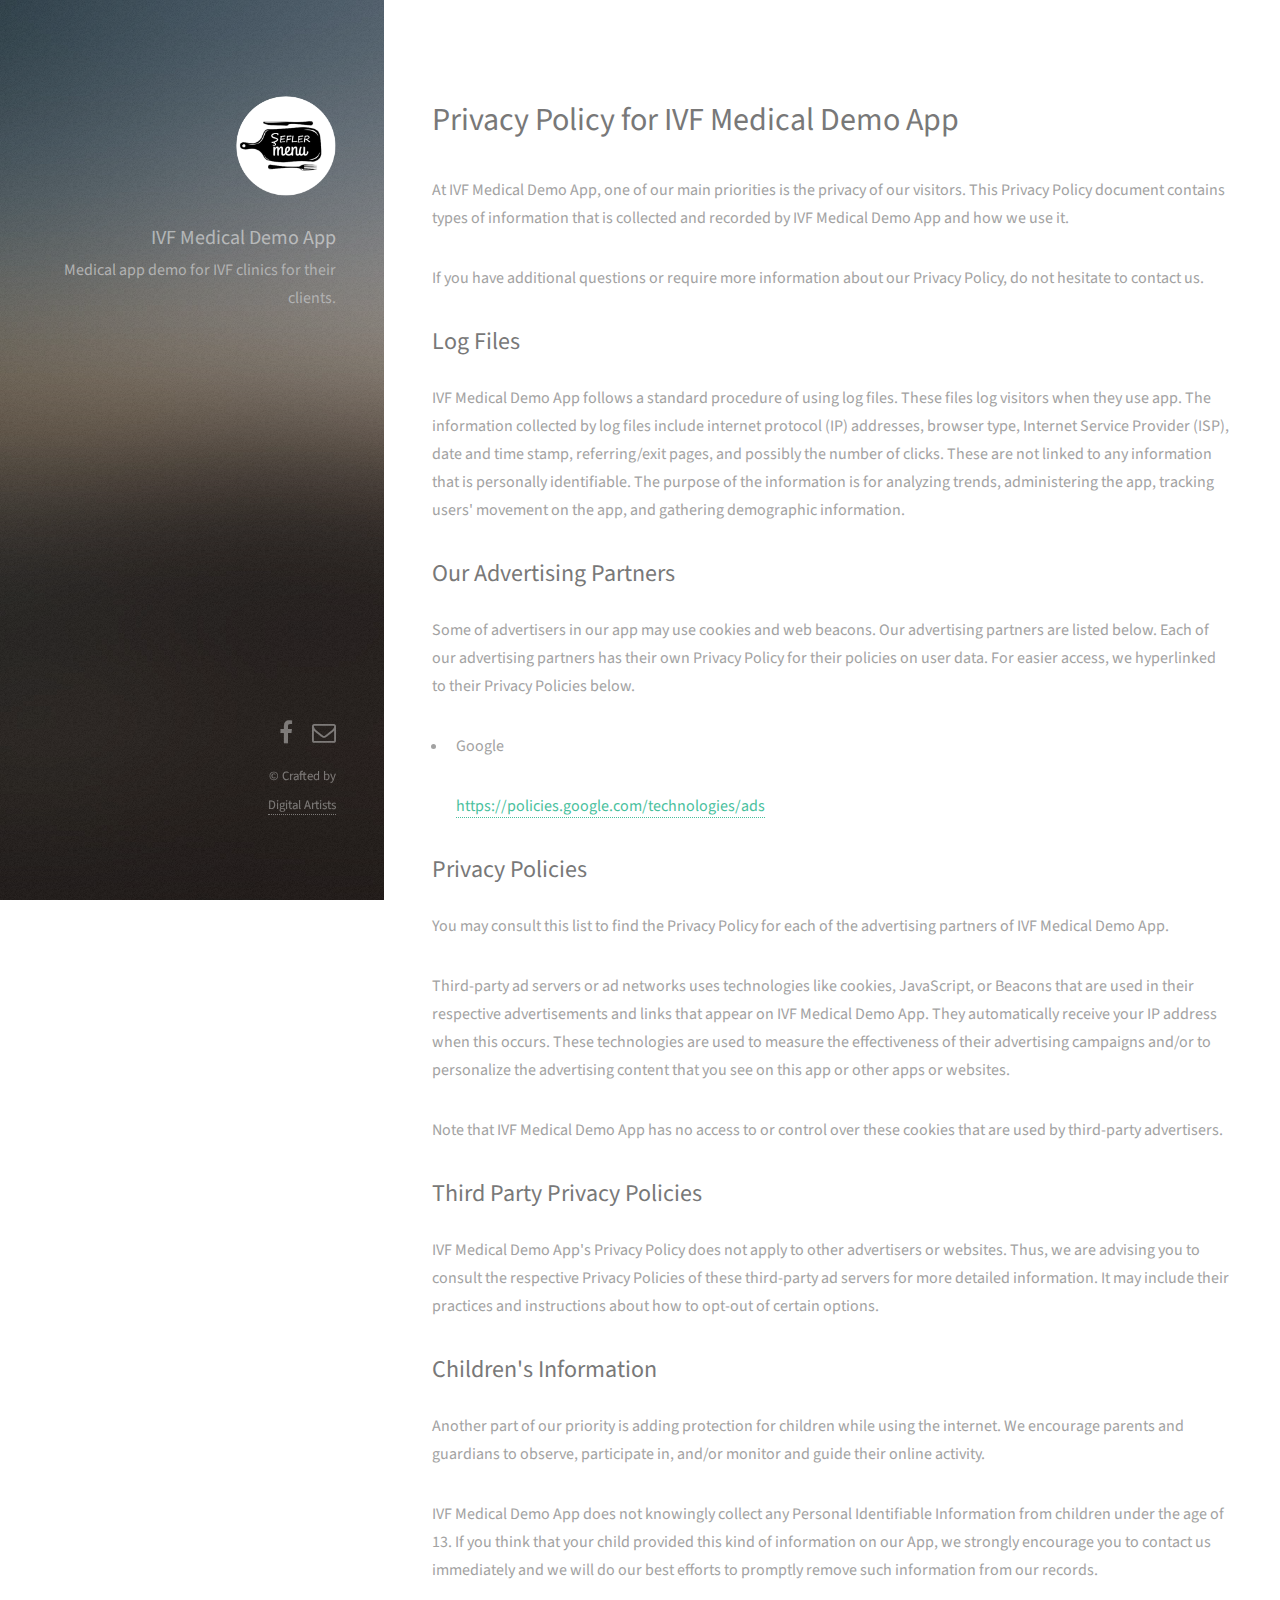
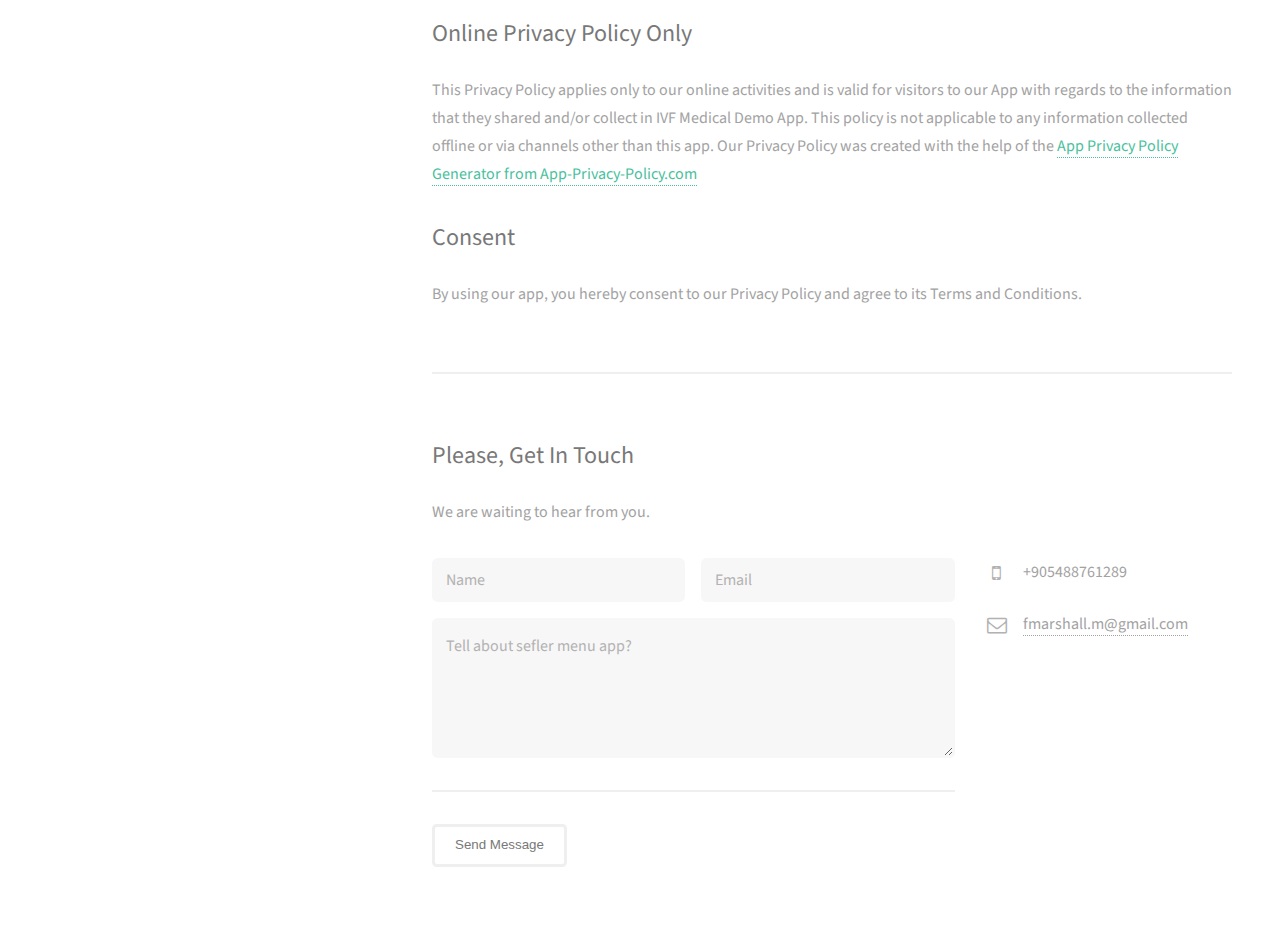
==== ivf-medical-demo-privacy-policy.html @ 22e193de "ivf privacy policy" ====
<!DOCTYPE HTML>
<html>

<head>
    <title>Marshall Fungai</title>
    <meta http-equiv="content-type" content="text/html; charset=utf-8" />
    <meta name="description" content="Restaurant menu" />
    <link name="favicon" type="image/png" href="images/favicon.png">
    <meta name="keywords" content="IVF Medical Demo App" />

    <!--[if lte IE 8]><script src="css/ie/html5shiv.js"></script><![endif]-->

    <noscript>
        <link rel="stylesheet" href="css/skel.css" />
        <link rel="stylesheet" href="css/style.css" />
        <link rel="stylesheet" href="css/style-xlarge.css" />
    </noscript>
    <!--[if lte IE 8]><link rel="stylesheet" href="css/ie/v8.css" /><![endif]-->
    <meta name="google-site-verification" content="eVUz0Ftpk97R3D9Wrgpi5KqJdiCRDMW_XLtvXSAqSCE" />
</head>

<body id="top">

<!-- Header -->
<header id="header">
    <a href="#" class="image avatar">
        <img src="images/sefler-menu-logo.png" alt="" />
    </a>
    <h1>IVF Medical Demo App</h1>
    <p>Medical app demo for IVF clinics for their clients. </p>

</header>

<!-- Main -->
<div id="main">

    <!-- One -->
    <section id="one">

        <h1>Privacy Policy for IVF Medical Demo App</h1>

        <p>At IVF Medical Demo App, one of our main priorities is the privacy of our visitors. This Privacy Policy document contains types of information that is collected and recorded by IVF Medical Demo App and how we use it.</p>

        <p>If you have additional questions or require more information about our Privacy Policy, do not hesitate to contact us.</p>

        <h2>Log Files</h2>

        <p>IVF Medical Demo App follows a standard procedure of using log files. These files log visitors when they use app. The information collected by log files include internet protocol (IP) addresses, browser type, Internet Service Provider (ISP), date and time stamp, referring/exit pages, and possibly the number of clicks. These are not linked to any information that is personally identifiable. The purpose of the information is for analyzing trends, administering the app, tracking users' movement on the app, and gathering demographic information.</p>

        <h2>Our Advertising Partners</h2>

        <p>Some of advertisers in our app may use cookies and web beacons. Our advertising partners are listed below. Each of our advertising partners has their own Privacy Policy for their policies on user data. For easier access, we hyperlinked to their Privacy Policies below.</p>

        <ul>
            <li>
                <p>Google</p>
                <p><a href="https://policies.google.com/technologies/ads">https://policies.google.com/technologies/ads</a></p>
            </li>
        </ul>

        <h2>Privacy Policies</h2>

        <P>You may consult this list to find the Privacy Policy for each of the advertising partners of IVF Medical Demo App.</p>

        <p>Third-party ad servers or ad networks uses technologies like cookies, JavaScript, or Beacons that are used in their respective advertisements and links that appear on IVF Medical Demo App. They automatically receive your IP address when this occurs. These technologies are used to measure the effectiveness of their advertising campaigns and/or to personalize the advertising content that you see on this app or other apps or websites.</p>

        <p>Note that IVF Medical Demo App has no access to or control over these cookies that are used by third-party advertisers.</p>

        <h2>Third Party Privacy Policies</h2>

        <p>IVF Medical Demo App's Privacy Policy does not apply to other advertisers or websites. Thus, we are advising you to consult the respective Privacy Policies of these third-party ad servers for more detailed information. It may include their practices and instructions about how to opt-out of certain options.</p>

        <h2>Children's Information</h2>

        <p>Another part of our priority is adding protection for children while using the internet. We encourage parents and guardians to observe, participate in, and/or monitor and guide their online activity.</p>

        <p>IVF Medical Demo App does not knowingly collect any Personal Identifiable Information from children under the age of 13. If you think that your child provided this kind of information on our App, we strongly encourage you to contact us immediately and we will do our best efforts to promptly remove such information from our records.</p>

        <h2>Online Privacy Policy Only</h2>

        <p>This Privacy Policy applies only to our online activities and is valid for visitors to our App with regards to the information that they shared and/or collect in IVF Medical Demo App. This policy is not applicable to any information collected offline or via channels other than this app. Our Privacy Policy was created with the help of the <a href="https://www.app-privacy-policy.com/app-privacy-policy-generator/">App Privacy Policy Generator from App-Privacy-Policy.com</a></p>

        <h2>Consent</h2>

        <p>By using our app, you hereby consent to our Privacy Policy and agree to its Terms and Conditions.</p>

    </section>


    <!-- Three -->
    <span id="contact-us"></span>
    <section id="three">
        <h2>Please, Get In Touch</h2>
        <p>We are waiting to hear from you. </p>
        <div class="row">
            <div class="8u 12u$(small)">
                <form method="post" id="cvForm">
                    <div class="row uniform 50%">
                        <div class="6u 12u$(xsmall)">
                            <input type="text" name="name" id="name" placeholder="Name" />
                        </div>
                        <div class="6u$ 12u$(xsmall)">
                            <input type="email" name="email" id="email" placeholder="Email" />
                        </div>
                        <div class="12u$">
                            <textarea name="message" id="message" placeholder="Tell about sefler menu app?" rows="4"></textarea>
                        </div>
                    </div>
                    <hr>
                    <button class="actions" id="btn-submit" type="submit" value="Send Message">Send Message</button>
                </form>
                <!-- <ul class="actions">
                                <li><input type="submit" value="Send Message" /></li>
                            </ul> -->
            </div>
            <div class="4u$ 12u$(small)">
                <ul class="labeled-icons">
<!--                    <li>-->
<!--                        <h3 class="icon fa-home">-->
<!--                            <span class="label">Address</span>-->
<!--                        </h3>-->
<!--                        (Invite me too yours) ? 'YES!': ' Work online '-->
<!--                        <br />-->

<!--                    </li>-->
                    <li>
                        <h3 class="icon fa-mobile">
                            <span class="label">Phone</span>
                        </h3>
                        +905488761289
                    </li>
                    <li>
                        <h3 class="icon fa-envelope-o">
                            <span class="label">Email</span>
                        </h3>
                        <a href="#">fmarshall.m@gmail.com</a>
                    </li>
                </ul>
            </div>
        </div>
    </section>



</div>

<!-- Footer -->
<footer id="footer">
    <ul class="icons">


        <li>
            <a title="IVF Medical Demo App Facebook" target="_blank" href="#" class="icon fa-facebook">
                <span class="label">facebook</span>
            </a>
        </li>
        <!-- <li><a href="#" class="icon fa-dribbble"><span class="label">Dribbble</span></a></li> -->
        <li>
            <a title="IVF Medical Demo App mail" href="mailto:fmarshall.m@gmail.com" class="icon fa-envelope-o">
                <span class="label"></span>
            </a>
        </li>
    </ul>
    <ul class="copyright">
        <li>&copy; Crafted by</li>
        <li>
            <a title="Digital Artists" target="_blank" href="#"> Digital Artists</a>
        </li>
    </ul>
</footer>
<script src="js/jquery.min.js"></script>
<script src="js/form.js"></script>
<script src="js/skel.min.js"></script>
<script src="js/init.js"></script>
<!-- Global site tag (gtag.js) - Google Analytics -->
<script async src="https://www.googletagmanager.com/gtag/js?id=UA-124663710-1"></script>
<script>
    window.dataLayer = window.dataLayer || [];
    function gtag(){dataLayer.push(arguments);}
    gtag('js', new Date());

    gtag('config', 'UA-124663710-1');
</script>


</body>

</html>
---- css/skel.css ----
/* Resets (http://meyerweb.com/eric/tools/css/reset/ | v2.0 | 20110126 | License: none (public domain)) */

	html,body,div,span,applet,object,iframe,h1,h2,h3,h4,h5,h6,p,blockquote,pre,a,abbr,acronym,address,big,cite,code,del,dfn,em,img,ins,kbd,q,s,samp,small,strike,strong,sub,sup,tt,var,b,u,i,center,dl,dt,dd,ol,ul,li,fieldset,form,label,legend,table,caption,tbody,tfoot,thead,tr,th,td,article,aside,canvas,details,embed,figure,figcaption,footer,header,hgroup,menu,nav,output,ruby,section,summary,time,mark,audio,video{margin:0;padding:0;border:0;font-size:100%;font:inherit;vertical-align:baseline;}article,aside,details,figcaption,figure,footer,header,hgroup,menu,nav,section{display:block;}body{line-height:1;}ol,ul{list-style:none;}blockquote,q{quotes:none;}blockquote:before,blockquote:after,q:before,q:after{content:'';content:none;}table{border-collapse:collapse;border-spacing:0;}body{-webkit-text-size-adjust:none}

/* Box Model */

	*, *:before, *:after {
		-moz-box-sizing: border-box;
		-webkit-box-sizing: border-box;
		box-sizing: border-box;
	}

/* Container */

	.container {
		margin-left: auto;
		margin-right: auto;

		/* width: (containers) */
		width: 100%;
	}

	/* Modifiers */

		/* 125% */
			.container.\31 25\25 {
				width: 100%;

				/* max-width: (containers * 1.25) */
				max-width: 125%;

				/* min-width: (containers) */
				min-width: 100%;
			}

		/* 75% */
			.container.\37 5\25 {

				/* width: (containers * 0.75) */
				width: 75%;

			}

		/* 50% */
			.container.\35 0\25 {

				/* width: (containers * 0.50) */
				width: 50%;

			}

		/* 25% */
			.container.\32 5\25 {

				/* width: (containers * 0.25) */
				width: 25%;

			}

/* Grid */

	.row {
		border-bottom: solid 1px transparent;
	}

	.row > * {
		float: left;
	}

	.row:after, .row:before {
		content: '';
		display: block;
		clear: both;
		height: 0;
	}

	.row.uniform > * > :first-child {
		margin-top: 0;
	}

	.row.uniform > * > :last-child {
		margin-bottom: 0;
	}

	/* Gutters */

		/* Normal */

			.row > * {
				/* padding: (gutters.horizontal) 0 0 (gutters.vertical) */
				padding: 0 0 0 2.5em;
			}

			.row {
				/* margin: -(gutters.horizontal) 0 -1px -(gutters.vertical) */
				margin: 0 0 -1px -2.5em;
			}

			.row.uniform > * {
				/* padding: (gutters.vertical) 0 0 (gutters.vertical) */
				padding: 2.5em 0 0 2.5em;
			}

			.row.uniform {
				/* margin: -(gutters.vertical) 0 -1px -(gutters.vertical) */
				margin: -2.5em 0 -1px -2.5em;
			}

		/* 200% */

			.row.\32 00\25 > * {
				/* padding: (gutters.horizontal) 0 0 (gutters.vertical) */
				padding: 0 0 0 5em;
			}

			.row.\32 00\25 {
				/* margin: -(gutters.horizontal) 0 -1px -(gutters.vertical) */
				margin: 0 0 -1px -5em;
			}

			.row.uniform.\32 00\25 > * {
				/* padding: (gutters.vertical) 0 0 (gutters.vertical) */
				padding: 5em 0 0 5em;
			}

			.row.uniform.\32 00\25 {
				/* margin: -(gutters.vertical) 0 -1px -(gutters.vertical) */
				margin: -5em 0 -1px -5em;
			}

		/* 150% */

			.row.\31 50\25 > * {
				/* padding: (gutters.horizontal) 0 0 (gutters.vertical) */
				padding: 0 0 0 3.75em;
			}

			.row.\31 50\25 {
				/* margin: -(gutters.horizontal) 0 -1px -(gutters.vertical) */
				margin: 0 0 -1px -3.75em;
			}

			.row.uniform.\31 50\25 > * {
				/* padding: (gutters.vertical) 0 0 (gutters.vertical) */
				padding: 3.75em 0 0 3.75em;
			}

			.row.uniform.\31 50\25 {
				/* margin: -(gutters.vertical) 0 -1px -(gutters.vertical) */
				margin: -3.75em 0 -1px -3.75em;
			}

		/* 50% */

			.row.\35 0\25 > * {
				/* padding: (gutters.horizontal) 0 0 (gutters.vertical) */
				padding: 0 0 0 1.25em;
			}

			.row.\35 0\25 {
				/* margin: -(gutters.horizontal) 0 -1px -(gutters.vertical) */
				margin: 0 0 -1px -1.25em;
			}

			.row.uniform.\35 0\25 > * {
				/* padding: (gutters.vertical) 0 0 (gutters.vertical) */
				padding: 1.25em 0 0 1.25em;
			}

			.row.uniform.\35 0\25 {
				/* margin: -(gutters.vertical) 0 -1px -(gutters.vertical) */
				margin: -1.25em 0 -1px -1.25em;
			}

		/* 25% */

			.row.\32 5\25 > * {
				/* padding: (gutters.horizontal) 0 0 (gutters.vertical) */
				padding: 0 0 0 0.625em;
			}

			.row.\32 5\25 {
				/* margin: -(gutters.horizontal) 0 -1px -(gutters.vertical) */
				margin: 0 0 -1px -0.625em;
			}

			.row.uniform.\32 5\25 > * {
				/* padding: (gutters.vertical) 0 0 (gutters.vertical) */
				padding: 0.625em 0 0 0.625em;
			}

			.row.uniform.\32 5\25 {
				/* margin: -(gutters.vertical) 0 -1px -(gutters.vertical) */
				margin: -0.625em 0 -1px -0.625em;
			}

		/* 0% */

			.row.\30 \25 > * {
				padding: 0;
			}

			.row.\30 \25 {
				margin: 0 0 -1px 0;
			}

	/* Cells */

		.\31 2u, .\31 2u\24 { width: 100%; clear: none; margin-left: 0; }
		.\31 1u, .\31 1u\24 { width: 91.6666666667%; clear: none; margin-left: 0; }
		.\31 0u, .\31 0u\24 { width: 83.3333333333%; clear: none; margin-left: 0; }
		.\39 u, .\39 u\24 { width: 75%; clear: none; margin-left: 0; }
		.\38 u, .\38 u\24 { width: 66.6666666667%; clear: none; margin-left: 0; }
		.\37 u, .\37 u\24 { width: 58.3333333333%; clear: none; margin-left: 0; }
		.\36 u, .\36 u\24 { width: 50%; clear: none; margin-left: 0; }
		.\35 u, .\35 u\24 { width: 41.6666666667%; clear: none; margin-left: 0; }
		.\34 u, .\34 u\24 { width: 33.3333333333%; clear: none; margin-left: 0; }
		.\33 u, .\33 u\24 { width: 25%; clear: none; margin-left: 0; }
		.\32 u, .\32 u\24 { width: 16.6666666667%; clear: none; margin-left: 0; }
		.\31 u, .\31 u\24 { width: 8.3333333333%; clear: none; margin-left: 0; }

		.\31 2u\24 + *,
		.\31 1u\24 + *,
		.\31 0u\24 + *,
		.\39 u\24 + *,
		.\38 u\24 + *,
		.\37 u\24 + *,
		.\36 u\24 + *,
		.\35 u\24 + *,
		.\34 u\24 + *,
		.\33 u\24 + *,
		.\32 u\24 + *,
		.\31 u\24 + * {
			clear: left;
		}

		.\-11u { margin-left: 91.6666666667% }
		.\-10u { margin-left: 83.3333333333% }
		.\-9u { margin-left: 75% }
		.\-8u { margin-left: 66.6666666667% }
		.\-7u { margin-left: 58.3333333333% }
		.\-6u { margin-left: 50% }
		.\-5u { margin-left: 41.6666666667% }
		.\-4u { margin-left: 33.3333333333% }
		.\-3u { margin-left: 25% }
		.\-2u { margin-left: 16.6666666667% }
		.\-1u { margin-left: 8.3333333333% }
---- css/style.css ----
@import url(font-awesome.min.css);
@import url("http://fonts.googleapis.com/css?family=Source+Sans+Pro:400,400italic");

/*
	Strata by HTML5 UP
	html5up.net | @n33co
	Free for personal and commercial use under the CCA 3.0 license (html5up.net/license)
*/

/* Basic */

	body {
		background: #fff;
	}

		body.is-loading *, body.is-loading *:before, body.is-loading *:after {
			-moz-animation: none !important;
			-webkit-animation: none !important;
			-o-animation: none !important;
			-ms-animation: none !important;
			animation: none !important;
			-moz-transition: none !important;
			-webkit-transition: none !important;
			-o-transition: none !important;
			-ms-transition: none !important;
			transition: none !important;
		}

	body, input, select, textarea {
		color: #a2a2a2;
		font-family: "Source Sans Pro", Helvetica, sans-serif;
		font-size: 16pt;
		font-weight: 400;
		line-height: 1.75em;
	}

	a {
		-moz-transition: color 0.2s ease-in-out, border-color 0.2s ease-in-out;
		-webkit-transition: color 0.2s ease-in-out, border-color 0.2s ease-in-out;
		-o-transition: color 0.2s ease-in-out, border-color 0.2s ease-in-out;
		-ms-transition: color 0.2s ease-in-out, border-color 0.2s ease-in-out;
		transition: color 0.2s ease-in-out, border-color 0.2s ease-in-out;
		border-bottom: dotted 1px;
		color: #49bf9d;
		text-decoration: none;
	}

		a:hover {
			border-bottom-color: transparent;
			color: #49bf9d !important;
			text-decoration: none;
		}

	strong, b {
		color: #787878;
		font-weight: 400;
	}

	em, i {
		font-style: italic;
	}

	p {
		margin: 0 0 2em 0;
	}

	h1, h2, h3, h4, h5, h6 {
		color: #787878;
		font-weight: 400;
		line-height: 1em;
		margin: 0 0 1em 0;
	}

		h1 a, h2 a, h3 a, h4 a, h5 a, h6 a {
			color: inherit;
			text-decoration: none;
		}

	h1 {
		font-size: 2em;
		line-height: 1.5em;
	}

	h2 {
		font-size: 1.5em;
		line-height: 1.5em;
	}

	h3 {
		font-size: 1.25em;
		line-height: 1.5em;
	}

	h4 {
		font-size: 1.1em;
		line-height: 1.5em;
	}

	h5 {
		font-size: 0.9em;
		line-height: 1.5em;
	}

	h6 {
		font-size: 0.7em;
		line-height: 1.5em;
	}

	sub {
		font-size: 0.8em;
		position: relative;
		top: 0.5em;
	}

	sup {
		font-size: 0.8em;
		position: relative;
		top: -0.5em;
	}

	hr {
		border: 0;
		border-bottom: solid 2px #efefef;
		margin: 2em 0;
	}

		hr.major {
			margin: 3em 0;
		}

	blockquote {
		border-left: solid 6px #efefef;
		font-style: italic;
		margin: 0 0 2em 0;
		padding: 0.5em 0 0.5em 1.5em;
	}

	code {
		background: #f7f7f7;
		border-radius: 0.35em;
		border: solid 2px #efefef;
		font-family: "Courier New", monospace;
		font-size: 0.9em;
		margin: 0 0.25em;
		padding: 0.25em 0.65em;
	}

	pre {
		-webkit-overflow-scrolling: touch;
		font-family: "Courier New", monospace;
		font-size: 0.9em;
		margin: 0 0 2em 0;
	}

		pre code {
			display: block;
			line-height: 1.75em;
			padding: 1em 1.5em;
			overflow-x: auto;
		}

	.align-left {
		text-align: left;
	}

	.align-center {
		text-align: center;
	}

	.align-right {
		text-align: right;
	}

/* Section/Article */

	section.special, article.special {
		text-align: center;
	}

	header p {
		color: #b2b2b2;
		position: relative;
		margin: 0 0 1.5em 0;
	}

	header h2 + p {
		font-size: 1.25em;
		margin-top: -1em;
		line-height: 1.5em;
	}

	header h3 + p {
		font-size: 1.1em;
		margin-top: -0.8em;
		line-height: 1.5em;
	}

	header h4 + p,
	header h5 + p,
	header h6 + p {
		font-size: 0.9em;
		margin-top: -0.6em;
		line-height: 1.5em;
	}

	header.major h2 {
		font-size: 2em;
	}

/* Form */

	form {
		margin: 0 0 2em 0;
	}

	label {
		color: #787878;
		display: block;
		font-size: 0.9em;
		font-weight: 400;
		margin: 0 0 1em 0;
	}

	input[type="text"],
	input[type="password"],
	input[type="email"],
	select,
	textarea {
		-moz-appearance: none;
		-webkit-appearance: none;
		-o-appearance: none;
		-ms-appearance: none;
		appearance: none;
		background: #f7f7f7;
		border-radius: 0.35em;
		border: solid 2px transparent;
		color: inherit;
		display: block;
		outline: 0;
		padding: 0 0.75em;
		text-decoration: none;
		width: 100%;
	}

		input[type="text"]:invalid,
		input[type="password"]:invalid,
		input[type="email"]:invalid,
		select:invalid,
		textarea:invalid {
			box-shadow: none;
		}

		input[type="text"]:focus,
		input[type="password"]:focus,
		input[type="email"]:focus,
		select:focus,
		textarea:focus {
			border-color: #49bf9d;
		}

	.select-wrapper {
		text-decoration: none;
		display: block;
		position: relative;
	}

		.select-wrapper:before {
			-moz-osx-font-smoothing: grayscale;
			-webkit-font-smoothing: antialiased;
			font-family: FontAwesome;
			font-style: normal;
			font-weight: normal;
			text-transform: none !important;
		}

		.select-wrapper:before {
			color: #dfdfdf;
			content: '\f078';
			display: block;
			height: 2.75em;
			line-height: 2.75em;
			pointer-events: none;
			position: absolute;
			right: 0;
			text-align: center;
			top: 0;
			width: 2.75em;
		}

		.select-wrapper select::-ms-expand {
			display: none;
		}

	input[type="text"],
	input[type="password"],
	input[type="email"],
	select {
		height: 2.75em;
	}

	textarea {
		padding: 0.75em;
	}

	input[type="checkbox"],
	input[type="radio"] {
		-moz-appearance: none;
		-webkit-appearance: none;
		-o-appearance: none;
		-ms-appearance: none;
		appearance: none;
		display: block;
		float: left;
		margin-right: -2em;
		opacity: 0;
		width: 1em;
		z-index: -1;
	}

		input[type="checkbox"] + label,
		input[type="radio"] + label {
			text-decoration: none;
			color: #a2a2a2;
			cursor: pointer;
			display: inline-block;
			font-size: 1em;
			font-weight: 400;
			padding-left: 2.4em;
			padding-right: 0.75em;
			position: relative;
		}

			input[type="checkbox"] + label:before,
			input[type="radio"] + label:before {
				-moz-osx-font-smoothing: grayscale;
				-webkit-font-smoothing: antialiased;
				font-family: FontAwesome;
				font-style: normal;
				font-weight: normal;
				text-transform: none !important;
			}

			input[type="checkbox"] + label:before,
			input[type="radio"] + label:before {
				background: #f7f7f7;
				border-radius: 0.35em;
				border: solid 2px transparent;
				content: '';
				display: inline-block;
				height: 1.65em;
				left: 0;
				line-height: 1.58125em;
				position: absolute;
				text-align: center;
				top: 0;
				width: 1.65em;
			}

		input[type="checkbox"]:checked + label:before,
		input[type="radio"]:checked + label:before {
			background: #787878;
			border-color: #787878;
			color: #fff;
			content: '\f00c';
		}

		input[type="checkbox"]:focus + label:before,
		input[type="radio"]:focus + label:before {
			border-color: #49bf9d;
		}

	input[type="checkbox"] + label:before {
		border-radius: 0.35em;
	}

	input[type="radio"] + label:before {
		border-radius: 100%;
	}

	::-webkit-input-placeholder {
		color: #b2b2b2 !important;
		opacity: 1.0;
	}

	:-moz-placeholder {
		color: #b2b2b2 !important;
		opacity: 1.0;
	}

	::-moz-placeholder {
		color: #b2b2b2 !important;
		opacity: 1.0;
	}

	:-ms-input-placeholder {
		color: #b2b2b2 !important;
		opacity: 1.0;
	}

	.formerize-placeholder {
		color: #b2b2b2 !important;
		opacity: 1.0;
	}

/* Box */

	.box {
		border-radius: 0.35em;
		border: solid 2px #efefef;
		margin-bottom: 2em;
		padding: 1.5em;
	}

		.box > :last-child,
		.box > :last-child > :last-child,
		.box > :last-child > :last-child > :last-child {
			margin-bottom: 0;
		}

		.box.alt {
			border: 0;
			border-radius: 0;
			padding: 0;
		}

/* Icon */

	.icon {
		text-decoration: none;
		border-bottom: none;
		position: relative;
	}

		.icon:before {
			-moz-osx-font-smoothing: grayscale;
			-webkit-font-smoothing: antialiased;
			font-family: FontAwesome;
			font-style: normal;
			font-weight: normal;
			text-transform: none !important;
		}

		.icon > .label {
			display: none;
		}

/* Image */

	.image {
		border-radius: 0.35em;
		border: 0;
		display: inline-block;
		position: relative;
	}

		.image:before {
			-moz-transition: opacity 0.2s ease-in-out;
			-webkit-transition: opacity 0.2s ease-in-out;
			-o-transition: opacity 0.2s ease-in-out;
			-ms-transition: opacity 0.2s ease-in-out;
			transition: opacity 0.2s ease-in-out;
			background: url("images/overlay.png");
			border-radius: 0.35em;
			content: '';
			display: block;
			height: 100%;
			left: 0;
			opacity: 0.5;
			position: absolute;
			top: 0;
			width: 100%;
		}

		.image.thumb {
			text-align: center;
		}

			.image.thumb:after {
				-moz-transition: opacity 0.2s ease-in-out;
				-webkit-transition: opacity 0.2s ease-in-out;
				-o-transition: opacity 0.2s ease-in-out;
				-ms-transition: opacity 0.2s ease-in-out;
				transition: opacity 0.2s ease-in-out;
				border-radius: 0.35em;
				border: solid 3px rgba(255, 255, 255, 0.5);
				color: #fff;
				content: 'View';
				display: inline-block;
				font-size: 0.8em;
				font-weight: 400;
				left: 50%;
				line-height: 2.25em;
				margin: -1.25em 0 0 -3em;
				opacity: 0;
				padding: 0 1.5em;
				position: absolute;
				text-align: center;
				text-decoration: none;
				top: 50%;
				white-space: nowrap;
			}

			.image.thumb:hover:after {
				opacity: 1.0;
			}

			.image.thumb:hover:before {
				background: url("images/overlay.png"), url("images/overlay.png");
				opacity: 1.0;
			}

		.image img {
			border-radius: 0.35em;
			display: block;
		}

		.image.left {
			float: left;
			margin: 0 1.5em 1em 0;
			top: 0.25em;
		}

		.image.right {
			float: right;
			margin: 0 0 1em 1.5em;
			top: 0.25em;
		}

		.image.left, .image.right {
			max-width: 40%;
		}

			.image.left img, .image.right img {
				width: 100%;
			}

		.image.fit {
			display: block;
			margin: 0 0 2em 0;
			width: 100%;
		}

			.image.fit img {
				width: 100%;
			}

		.image.avatar {
			border-radius: 100%;
		}

			.image.avatar:before {
				display: none;
			}

			.image.avatar img {
				border-radius: 100%;
				width: 100%;
			}

/* List */

	ol {
		list-style: decimal;
		margin: 0 0 2em 0;
		padding-left: 1.25em;
	}

		ol li {
			padding-left: 0.25em;
		}

	ul {
		list-style: disc;
		margin: 0 0 2em 0;
		padding-left: 1em;
	}

		ul li {
			padding-left: 0.5em;
		}

		ul.alt {
			list-style: none;
			padding-left: 0;
		}

			ul.alt li {
				border-top: solid 2px #efefef;
				padding: 0.5em 0;
			}

				ul.alt li:first-child {
					border-top: 0;
					padding-top: 0;
				}

		ul.icons {
			cursor: default;
			list-style: none;
			padding-left: 0;
		}

			ul.icons li {
				display: inline-block;
				padding: 0 1em 0 0;
			}

				ul.icons li:last-child {
					padding-right: 0;
				}

				ul.icons li .icon:before {
					font-size: 1.5em;
				}

		ul.actions {
			cursor: default;
			list-style: none;
			padding-left: 0;
		}

			ul.actions li {
				display: inline-block;
				padding: 0 1em 0 0;
				vertical-align: middle;
			}

				ul.actions li:last-child {
					padding-right: 0;
				}

			ul.actions.small li {
				padding: 0 0.5em 0 0;
			}

			ul.actions.vertical li {
				display: block;
				padding: 1em 0 0 0;
			}

				ul.actions.vertical li:first-child {
					padding-top: 0;
				}

				ul.actions.vertical li > * {
					margin-bottom: 0;
				}

			ul.actions.vertical.small li {
				padding: 0.5em 0 0 0;
			}

				ul.actions.vertical.small li:first-child {
					padding-top: 0;
				}

			ul.actions.fit {
				display: table;
				margin-left: -1em;
				padding: 0;
				table-layout: fixed;
				width: calc(100% + 1em);
			}

				ul.actions.fit li {
					display: table-cell;
					padding: 0 0 0 1em;
				}

					ul.actions.fit li > * {
						margin-bottom: 0;
					}

				ul.actions.fit.small {
					margin-left: -0.5em;
					width: calc(100% + 0.5em);
				}

					ul.actions.fit.small li {
						padding: 0 0 0 0.5em;
					}

		ul.labeled-icons {
			list-style: none;
			padding: 0;
		}

			ul.labeled-icons li {
				line-height: 1.75em;
				margin: 1.5em 0 0 0;
				padding-left: 2.25em;
				position: relative;
			}

				ul.labeled-icons li:first-child {
					margin-top: 0;
				}

				ul.labeled-icons li a {
					color: inherit;
				}

				ul.labeled-icons li h3 {
					color: #b2b2b2;
					left: 0;
					position: absolute;
					text-align: center;
					top: 0;
					width: 1em;
				}

	dl {
		margin: 0 0 2em 0;
	}

/* Table */

	.table-wrapper {
		-webkit-overflow-scrolling: touch;
		overflow-x: auto;
	}

	table {
		margin: 0 0 2em 0;
		width: 100%;
	}

		table tbody tr {
			border: solid 1px #efefef;
			border-left: 0;
			border-right: 0;
		}

			table tbody tr:nth-child(2n + 1) {
				background-color: #f7f7f7;
			}

		table td {
			padding: 0.75em 0.75em;
		}

		table th {
			color: #787878;
			font-size: 0.9em;
			font-weight: 400;
			padding: 0 0.75em 0.75em 0.75em;
			text-align: left;
		}

		table thead {
			border-bottom: solid 2px #efefef;
		}

		table tfoot {
			border-top: solid 2px #efefef;
		}

		table.alt {
			border-collapse: separate;
		}

			table.alt tbody tr td {
				border: solid 2px #efefef;
				border-left-width: 0;
				border-top-width: 0;
			}

				table.alt tbody tr td:first-child {
					border-left-width: 2px;
				}

			table.alt tbody tr:first-child td {
				border-top-width: 2px;
			}

			table.alt thead {
				border-bottom: 0;
			}

			table.alt tfoot {
				border-top: 0;
			}

/* Button */
	#btn-submit,
	.form-submit-button,
	input[type="submit"],
	input[type="reset"],
	input[type="button"],
	.button {
		-moz-appearance: none;
		-webkit-appearance: none;
		-o-appearance: none;
		-ms-appearance: none;
		appearance: none;
		-moz-transition: background-color 0.2s ease-in-out, color 0.2s ease-in-out, border-color 0.2s ease-in-out;
		-webkit-transition: background-color 0.2s ease-in-out, color 0.2s ease-in-out, border-color 0.2s ease-in-out;
		-o-transition: background-color 0.2s ease-in-out, color 0.2s ease-in-out, border-color 0.2s ease-in-out;
		-ms-transition: background-color 0.2s ease-in-out, color 0.2s ease-in-out, border-color 0.2s ease-in-out;
		transition: background-color 0.2s ease-in-out, color 0.2s ease-in-out, border-color 0.2s ease-in-out;
		background-color: transparent;
		border-radius: 0.35em;
		border: solid 3px #efefef;
		color: #787878 !important;
		cursor: pointer;
		display: inline-block;
		font-weight: 400;
		height: 3.15em;
		height: calc(2.75em + 6px);
		line-height: 2.75em;
		min-width: 10em;
		padding: 0 1.5em;
		text-align: center;
		text-decoration: none;
		white-space: nowrap;
	}
		#btn-submit:hover,
		.form-submit-button:hover,
		input[type="submit"]:hover,
		input[type="reset"]:hover,
		input[type="button"]:hover,
		.button:hover {
			border-color: #49bf9d;
			color: #49bf9d !important;
		}
		#btn-submit:active,
		.form-submit-button:active,
		input[type="submit"]:active,
		input[type="reset"]:active,
		input[type="button"]:active,
		.button:active {
			background-color: rgba(73, 191, 157, 0.1);
			border-color: #49bf9d;
			color: #49bf9d !important;
		}
		#btn-submit.icon,
		.form-submit-button.icon,
		input[type="submit"].icon,
		input[type="reset"].icon,
		input[type="button"].icon,
		.button.icon {
			padding-left: 1.35em;
		}
			#btn-submit.icon:before,
			input[type="submit"].icon:before,
			input[type="reset"].icon:before,
			input[type="button"].icon:before,
			.button.icon:before {
				margin-right: 0.5em;
			}
		#btn-submit.fit,
		input[type="submit"].fit,
		input[type="reset"].fit,
		input[type="button"].fit,
		.button.fit {
			display: block;
			margin: 0 0 1em 0;
			min-width: 0;
			width: 100%;
		}
		#btn-submit.small,
		input[type="submit"].small,
		input[type="reset"].small,
		input[type="button"].small,
		.button.small {
			font-size: 0.8em;
		}
		#btn-submit.big,
		input[type="submit"].big,
		input[type="reset"].big,
		input[type="button"].big,
		.button.big {
			font-size: 1.35em;
		}
		#btn-submit.special,
		input[type="submit"].special,
		input[type="reset"].special,
		input[type="button"].special,
		.button.special {
			background-color: #49bf9d;
			border-color: #49bf9d;
			color: #ffffff !important;
		}
			#btn-submit.special:hover,
			input[type="submit"].special:hover,
			input[type="reset"].special:hover,
			input[type="button"].special:hover,
			.button.special:hover {
				background-color: #5cc6a7;
				border-color: #5cc6a7;
			}
			#btn-submit.special:active,
			input[type="submit"].special:active,
			input[type="reset"].special:active,
			input[type="button"].special:active,
			.button.special:active {
				background-color: #3eb08f;
				border-color: #3eb08f;
			}
		#btn-submit.disabled,
		input[type="submit"].disabled, input[type="submit"]:disabled,
		input[type="reset"].disabled,
		input[type="reset"]:disabled,
		input[type="button"].disabled,
		input[type="button"]:disabled,
		.button.disabled,
		.button:disabled {
			background-color: #e7e7e7 !important;
			border-color: #e7e7e7 !important;
			color: #b2b2b2 !important;
			cursor: default;
		}

/* Work Item */

	.work-item {
		margin: 0 0 2em 0;
	}

		.work-item .image {
			margin: 0 0 1.5em 0;
		}

		.work-item h3 {
			font-size: 1em;
			margin: 0 0 0.5em 0;
		}

		.work-item p {
			font-size: 0.8em;
			line-height: 1.5em;
			margin: 0;
		}

/* Header */

	#header {
		background-color: #1f1815;
		background-attachment: scroll,								fixed;
		background-image: url("images/overlay.png"), url("../images/bg.jpg");
		background-position: top left,							top left;
		background-repeat: repeat,								no-repeat;
		background-size: auto,								auto 100%;
		color: rgba(255, 255, 255, 0.5);
		height: 100%;
		left: 0;
		padding: 8em 4em 0 0;
		position: fixed;
		text-align: right;
		top: 0;
		width: 35%;
	}

		#header strong, #header b {
			color: #ffffff;
		}

		#header h2, #header h3, #header h4, #header h5, #header h6 {
			color: #ffffff;
		}

		#header h1 {
			color: rgba(255, 255, 255, 0.5);
			font-size: 1.35em;
			line-height: 1.75em;
			margin: 0;
		}

		#header .image.avatar {
			margin: 0 0 1em 0;
			width: 6.25em;
		}

/* Footer */

	#footer {
		bottom: 0;
		left: 0;
		padding: 0 4em 6em 0;
		position: fixed;
		text-align: right;
		width: 35%;
	}

		#footer .icons {
			margin: 1em 0 0 0;
		}

			#footer .icons a {
				color: rgba(255, 255, 255, 0.4);
			}

		#footer .copyright {
			color: rgba(255, 255, 255, 0.4);
			font-size: 0.8em;
			list-style: none;
			margin: 1em 0 0 0;
			padding: 0;
		}

			#footer .copyright li {
				border-left: solid 1px rgba(255, 255, 255, 0.25);
				display: inline-block;
				line-height: 1em;
				margin-left: 0.75em;
				padding-left: 0.75em;
			}

				#footer .copyright li:first-child {
					border-left: 0;
					margin-left: 0;
					padding-left: 0;
				}

				#footer .copyright li a {
					color: inherit;
				}

/* Main */

	#main {
		margin-left: 35%;
		max-width: 54em;
		padding: 8em 4em 4em 4em;
		width: calc(100% - 35%);
	}

		#main > section {
			border-top: solid 2px #efefef;
			margin: 4em 0 0 0;
			padding: 4em 0 0 0;
		}

			#main > section:first-child {
				border-top: 0;
				margin-top: 0;
				padding-top: 0;
			}

/* Poptrox */
	@-moz-keyframes spin { 0% { -moz-transform: rotate(0deg); -webkit-transform: rotate(0deg); -o-transform: rotate(0deg); -ms-transform: rotate(0deg); transform: rotate(0deg); } 100% { -moz-transform: rotate(360deg); -webkit-transform: rotate(360deg); -o-transform: rotate(360deg); -ms-transform: rotate(360deg); transform: rotate(360deg); } }
	@-webkit-keyframes spin { 0% { -moz-transform: rotate(0deg); -webkit-transform: rotate(0deg); -o-transform: rotate(0deg); -ms-transform: rotate(0deg); transform: rotate(0deg); } 100% { -moz-transform: rotate(360deg); -webkit-transform: rotate(360deg); -o-transform: rotate(360deg); -ms-transform: rotate(360deg); transform: rotate(360deg); } }
	@-o-keyframes spin { 0% { -moz-transform: rotate(0deg); -webkit-transform: rotate(0deg); -o-transform: rotate(0deg); -ms-transform: rotate(0deg); transform: rotate(0deg); } 100% { -moz-transform: rotate(360deg); -webkit-transform: rotate(360deg); -o-transform: rotate(360deg); -ms-transform: rotate(360deg); transform: rotate(360deg); } }
	@-ms-keyframes spin { 0% { -moz-transform: rotate(0deg); -webkit-transform: rotate(0deg); -o-transform: rotate(0deg); -ms-transform: rotate(0deg); transform: rotate(0deg); } 100% { -moz-transform: rotate(360deg); -webkit-transform: rotate(360deg); -o-transform: rotate(360deg); -ms-transform: rotate(360deg); transform: rotate(360deg); } }
	@keyframes spin { 0% { -moz-transform: rotate(0deg); -webkit-transform: rotate(0deg); -o-transform: rotate(0deg); -ms-transform: rotate(0deg); transform: rotate(0deg); } 100% { -moz-transform: rotate(360deg); -webkit-transform: rotate(360deg); -o-transform: rotate(360deg); -ms-transform: rotate(360deg); transform: rotate(360deg); } }

	.poptrox-popup {
		-moz-box-sizing: content-box;
		-webkit-box-sizing: content-box;
		-o-box-sizing: content-box;
		-ms-box-sizing: content-box;
		box-sizing: content-box;
		-webkit-tap-highlight-color: rgba(255, 255, 255, 0);
		background: #fff;
		border-radius: 0.35em;
		box-shadow: 0 0.1em 0.15em 0 rgba(0, 0, 0, 0.15);
		overflow: hidden;
		padding-bottom: 3em;
	}

		.poptrox-popup .loader {
			text-decoration: none;
			-moz-animation: spin 1s linear infinite;
			-webkit-animation: spin 1s linear infinite;
			-o-animation: spin 1s linear infinite;
			-ms-animation: spin 1s linear infinite;
			animation: spin 1s linear infinite;
			font-size: 1.5em;
			height: 1em;
			left: 50%;
			line-height: 1em;
			margin: -0.5em 0 0 -0.5em;
			position: absolute;
			top: 50%;
			width: 1em;
		}

			.poptrox-popup .loader:before {
				-moz-osx-font-smoothing: grayscale;
				-webkit-font-smoothing: antialiased;
				font-family: FontAwesome;
				font-style: normal;
				font-weight: normal;
				text-transform: none !important;
			}

			.poptrox-popup .loader:before {
				content: '\f1ce';
			}

		.poptrox-popup .caption {
			background: #fff;
			bottom: 0;
			cursor: default;
			font-size: 0.9em;
			height: 3em;
			left: 0;
			line-height: 2.8em;
			position: absolute;
			text-align: center;
			width: 100%;
			z-index: 1;
		}

		.poptrox-popup .nav-next,
		.poptrox-popup .nav-previous {
			text-decoration: none;
			-moz-transition: opacity 0.2s ease-in-out;
			-webkit-transition: opacity 0.2s ease-in-out;
			-o-transition: opacity 0.2s ease-in-out;
			-ms-transition: opacity 0.2s ease-in-out;
			transition: opacity 0.2s ease-in-out;
			-webkit-tap-highlight-color: rgba(255, 255, 255, 0);
			background: rgba(0, 0, 0, 0.01);
			cursor: pointer;
			height: 100%;
			opacity: 0;
			position: absolute;
			top: 0;
			width: 50%;
		}

			.poptrox-popup .nav-next:before,
			.poptrox-popup .nav-previous:before {
				-moz-osx-font-smoothing: grayscale;
				-webkit-font-smoothing: antialiased;
				font-family: FontAwesome;
				font-style: normal;
				font-weight: normal;
				text-transform: none !important;
			}

			.poptrox-popup .nav-next:before,
			.poptrox-popup .nav-previous:before {
				color: #fff;
				font-size: 2.5em;
				height: 1em;
				line-height: 1em;
				margin-top: -0.75em;
				position: absolute;
				text-align: center;
				top: 50%;
				width: 1.5em;
			}

		.poptrox-popup .nav-next {
			right: 0;
		}

			.poptrox-popup .nav-next:before {
				content: '\f105';
				right: 0;
			}

		.poptrox-popup .nav-previous {
			left: 0;
		}

			.poptrox-popup .nav-previous:before {
				content: '\f104';
				left: 0;
			}

		.poptrox-popup .closer {
			text-decoration: none;
			-moz-transition: opacity 0.2s ease-in-out;
			-webkit-transition: opacity 0.2s ease-in-out;
			-o-transition: opacity 0.2s ease-in-out;
			-ms-transition: opacity 0.2s ease-in-out;
			transition: opacity 0.2s ease-in-out;
			-webkit-tap-highlight-color: rgba(255, 255, 255, 0);
			color: #fff;
			height: 4em;
			line-height: 4em;
			opacity: 0;
			position: absolute;
			right: 0;
			text-align: center;
			top: 0;
			width: 4em;
			z-index: 2;
		}

			.poptrox-popup .closer:before {
				-moz-osx-font-smoothing: grayscale;
				-webkit-font-smoothing: antialiased;
				font-family: FontAwesome;
				font-style: normal;
				font-weight: normal;
				text-transform: none !important;
			}

			.poptrox-popup .closer:before {
				-moz-box-sizing: content-box;
				-webkit-box-sizing: content-box;
				-o-box-sizing: content-box;
				-ms-box-sizing: content-box;
				box-sizing: content-box;
				border-radius: 100%;
				border: solid 3px rgba(255, 255, 255, 0.5);
				content: '\f00d';
				display: block;
				font-size: 1em;
				height: 1.75em;
				left: 50%;
				line-height: 1.75em;
				margin: -0.875em 0 0 -0.875em;
				position: absolute;
				top: 50%;
				width: 1.75em;
			}

		.poptrox-popup:hover .nav-next,
		.poptrox-popup:hover .nav-previous {
			opacity: 0.5;
		}

			.poptrox-popup:hover .nav-next:hover,
			.poptrox-popup:hover .nav-previous:hover {
				opacity: 1.0;
			}

		.poptrox-popup:hover .closer {
			opacity: 0.5;
		}

			.poptrox-popup:hover .closer:hover {
				opacity: 1.0;
			}

/* Touch */

	body.is-touch .image.thumb:before {
		opacity: 0.5 !important;
	}

	body.is-touch .image.thumb:after {
		display: none !important;
	}

	body.is-touch #header {
		background-attachment: scroll;
		background-size: auto, cover;
	}

	body.is-touch .poptrox-popup .nav-next,
	body.is-touch .poptrox-popup .nav-previous,
	body.is-touch .poptrox-popup .closer {
		opacity: 1.0 !important;
	}
---- css/style-xlarge.css ----
/*
	Strata by HTML5 UP
	html5up.net | @n33co
	Free for personal and commercial use under the CCA 3.0 license (html5up.net/license)
*/

/* Basic */

	body, input, select, textarea {
		font-size: 12pt;
	}
---- css/ie/v8.css ----
/*
	Strata by HTML5 UP
	html5up.net | @n33co
	Free for personal and commercial use under the CCA 3.0 license (html5up.net/license)
*/

/* Button */

	input[type="submit"],
	input[type="reset"],
	input[type="button"],
	.button {
		position: relative;
		-ms-behavior: url("css/ie/PIE.htc");
	}

/* Form */

	input[type="text"],
	input[type="password"],
	input[type="email"],
	select,
	textarea {
		position: relative;
		-ms-behavior: url("css/ie/PIE.htc");
	}

	input[type="text"],
	input[type="password"],
	input[type="email"],
	select {
		height: 2.75em;
		line-height: 2.75em;
	}

	input[type="checkbox"] + label:before,
	input[type="radio"] + label:before {
		display: none;
	}

/* Image */

	.image {
		position: relative;
		-ms-behavior: url("css/ie/PIE.htc");
	}

		.image:before, .image:after {
			display: none !important;
		}

		.image img {
			position: relative;
			-ms-behavior: url("css/ie/PIE.htc");
		}

/* Header */

	#header {
		background-image: url("../../images/bg.jpg");
		background-repeat: no-repeat;
		background-size: cover;
		-ms-behavior: url("css/ie/backgroundsize.min.htc");
	}

		#header h1 {
			color: #ffffff;
		}

/* Footer */

	#footer .icons a {
		color: #ffffff;
	}
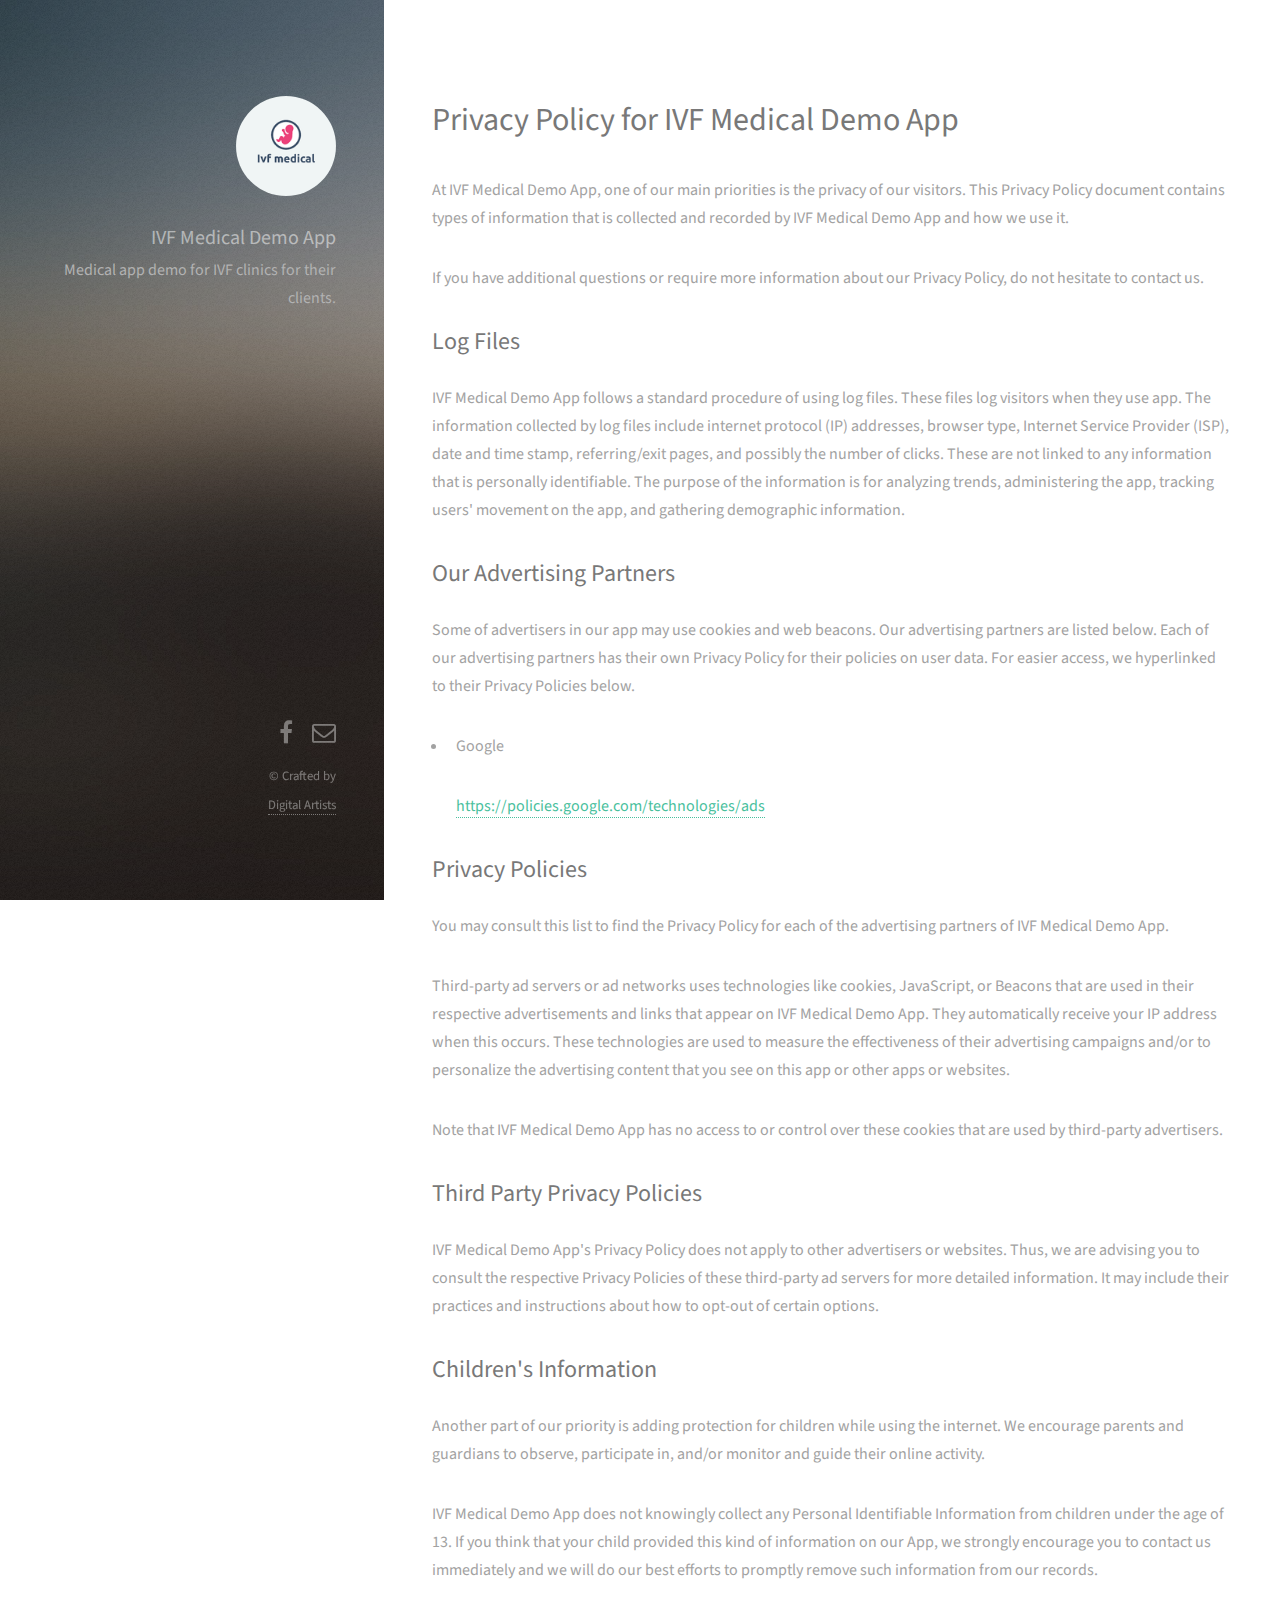
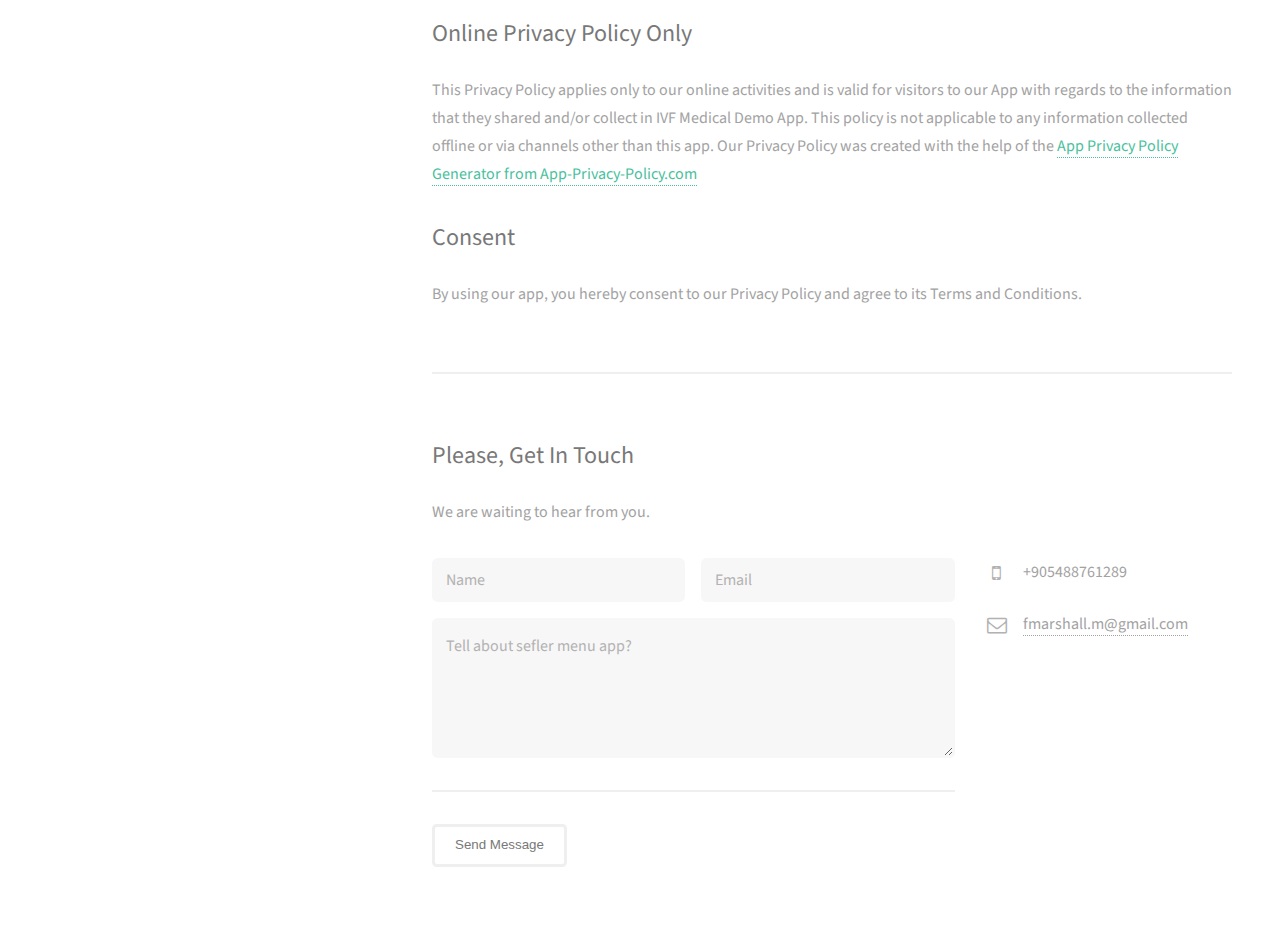
==== commit e48229e2: "ivf logo update" ====
--- a/ivf-medical-demo-privacy-policy.html
+++ b/ivf-medical-demo-privacy-policy.html
@@ -24,7 +24,7 @@
 <!-- Header -->
 <header id="header">
     <a href="#" class="image avatar">
-        <img src="images/sefler-menu-logo.png" alt="" />
+        <img src="images/ivf-medical-logo.png" alt="" />
     </a>
     <h1>IVF Medical Demo App</h1>
     <p>Medical app demo for IVF clinics for their clients. </p>
